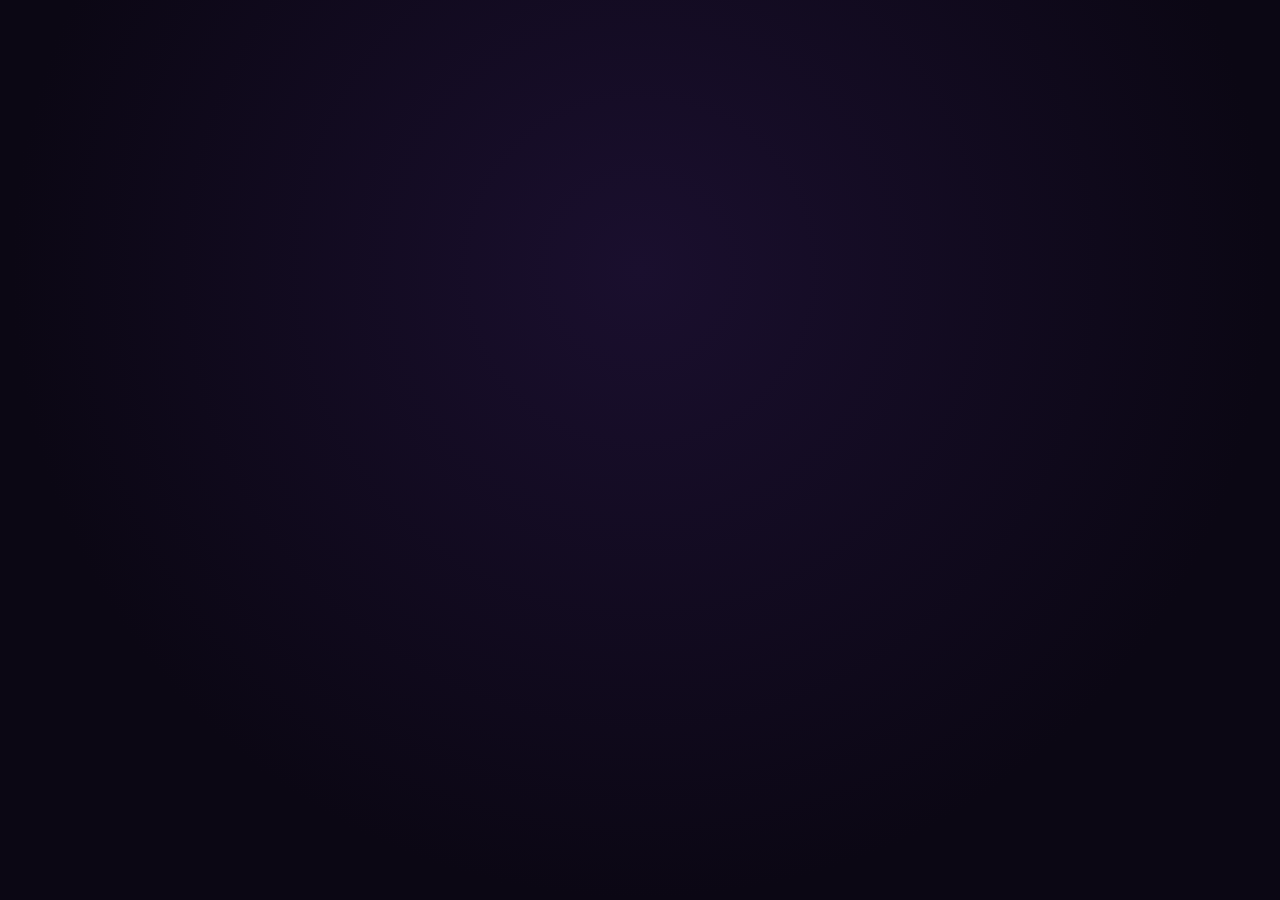
==== index.html @ efef0d2a "Publish 4355d01" ====
<!doctype html>
<html lang="en">
  <head>
    <meta charset="UTF-8" />
    <meta
      name="viewport"
      content="width=device-width, initial-scale=1.0, maximum-scale=1.0, user-scalable=no, viewport-fit=cover"
    />
    <title>L-earn</title>
    <!-- Installable app: Safari → Share → Add to Home Screen opens it full screen, without the browser bars. -->
    <link rel="manifest" href="/l-earn-play/manifest.webmanifest" />
    <link rel="apple-touch-icon" href="/l-earn-play/icons/icon-180.png" />
    <meta name="apple-mobile-web-app-capable" content="yes" />
    <meta name="mobile-web-app-capable" content="yes" />
    <meta name="apple-mobile-web-app-status-bar-style" content="black-translucent" />
    <meta name="apple-mobile-web-app-title" content="L-earn" />
    <meta name="theme-color" content="#0b0714" />
    <style>
      html,
      body {
        margin: 0;
        padding: 0;
        height: 100%;
        /* Decorative desktop side panels: the game is centred and the backdrop
           fills the remaining width. Refine later with themed art. */
        background: radial-gradient(circle at 50% 30%, #1a0f2e 0%, #0b0714 70%);
        overflow: hidden;
      }
      /* The game fills the screen inside the safe area (notch, home bar). */
      #game {
        position: fixed;
        top: env(safe-area-inset-top);
        bottom: env(safe-area-inset-bottom);
        left: env(safe-area-inset-left);
        right: env(safe-area-inset-right);
        touch-action: none;
      }
      /* Landscape game on a phone held upright: ask to turn it. */
      #rotate {
        display: none;
        position: fixed;
        inset: 0;
        z-index: 100;
        background: #0b0714;
        color: #fff6e0;
        font: 700 18px system-ui, -apple-system, sans-serif;
        flex-direction: column;
        align-items: center;
        justify-content: center;
        gap: 14px;
        text-align: center;
      }
      #rotate span { font-size: 54px; animation: turn 1.6s ease-in-out infinite; }
      @keyframes turn { 0%, 30% { transform: rotate(0); } 60%, 100% { transform: rotate(-90deg); } }
      @media (orientation: portrait) and (max-width: 700px) {
        body.landscape #rotate { display: flex; }
      }
    </style>
    <script type="module" crossorigin src="/l-earn-play/assets/index-WO8u8IYF.js"></script>
    <link rel="stylesheet" crossorigin href="/l-earn-play/assets/index-Bzjuf1Kd.css">
  </head>
  <body>
    <div id="game"></div>
    <div id="rotate"><span>📱</span>Turn your phone sideways to play</div>
  </body>
</html>
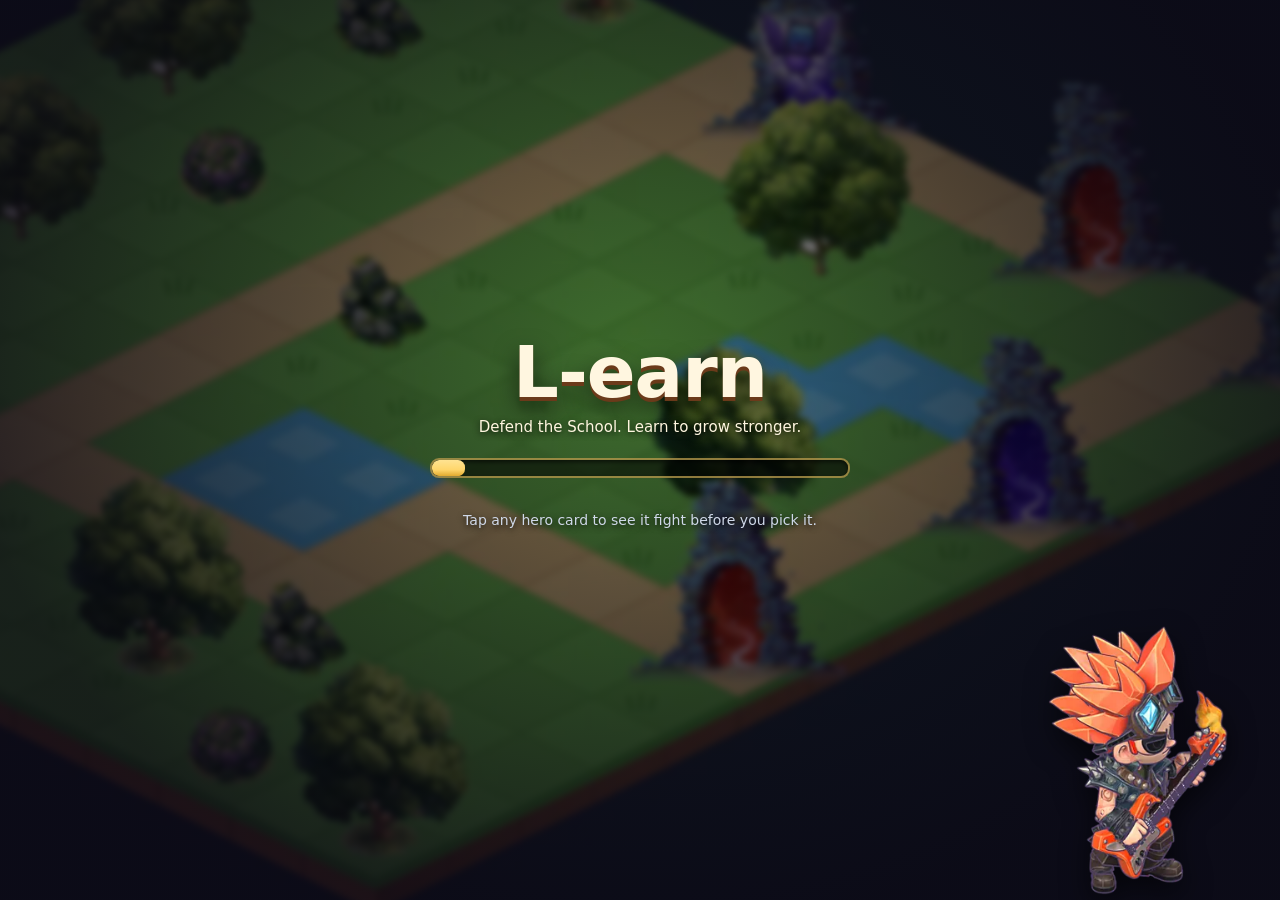
==== commit 1941a2e9: "Publish 73d50a8" ====
--- a/index.html
+++ b/index.html
@@ -7,9 +7,10 @@
       content="width=device-width, initial-scale=1.0, maximum-scale=1.0, user-scalable=no, viewport-fit=cover"
     />
     <title>L-earn</title>
-    <!-- Installable app: Safari → Share → Add to Home Screen opens it full screen, without the browser bars. -->
-    <link rel="manifest" href="/l-earn-play/manifest.webmanifest" />
-    <link rel="apple-touch-icon" href="/l-earn-play/icons/icon-180.png" />
+    <!-- Installable app: Safari → Share → Add to Home Screen opens it full screen, without the browser bars.
+         Relative links, so the game also works under a sub-path (GitHub Pages). -->
+    <link rel="manifest" href="manifest.webmanifest" />
+    <link rel="apple-touch-icon" href="icons/icon-180.png" />
     <meta name="apple-mobile-web-app-capable" content="yes" />
     <meta name="mobile-web-app-capable" content="yes" />
     <meta name="apple-mobile-web-app-status-bar-style" content="black-translucent" />
@@ -55,12 +56,80 @@
       @media (orientation: portrait) and (max-width: 700px) {
         body.landscape #rotate { display: flex; }
       }
+
+      /* Launch screen: painted with the page itself, before the game's code downloads. It shows the loader's
+         progress (l-earn:progress events from src/art/registry.ts) and fades once the first pictures are in. */
+      #splash { position: fixed; inset: 0; z-index: 15; overflow: hidden; background: #0b0714; color: #fff6e0;
+               font-family: system-ui, -apple-system, 'Segoe UI', sans-serif; transition: opacity .45s ease; }
+      #splash.gone { opacity: 0; pointer-events: none; }
+      #splash .bg { position: absolute; inset: -4%; background: url(splash.webp) center / cover; filter: blur(3px) brightness(.55) saturate(1.1); }
+      #splash .shade { position: absolute; inset: 0; background: radial-gradient(ellipse at 50% 40%, rgba(11,7,20,0) 0%, rgba(11,7,20,.75) 75%); }
+      #splash .mid { position: absolute; left: 50%; top: 50%; transform: translate(-50%, -54%); width: min(420px, 88vw); text-align: center; }
+      #splash h1 { margin: 0; font-size: clamp(48px, 12vmin, 72px); letter-spacing: -1px; color: #fff6e0; text-shadow: 0 4px 0 #6b3a1a, 0 10px 24px rgba(0,0,0,.6); }
+      #splash .sub { margin: 4px 0 22px; font-size: 15px; text-shadow: 0 2px 6px rgba(0,0,0,.8); }
+      #splash .bar { position: relative; height: 16px; border-radius: 9px; background: rgba(0,0,0,.55); border: 2px solid rgba(255,214,107,.55); overflow: hidden; box-shadow: inset 0 2px 4px rgba(0,0,0,.6); }
+      #splash .bar i { position: absolute; left: 0; top: 0; bottom: 0; width: 8%; border-radius: 7px; background: linear-gradient(#ffe391, #ffd66b 60%, #e0a92e); transition: width .25s ease; }
+      #splash .bar.wait i { animation: sweep 1.4s ease-in-out infinite; }
+      @keyframes sweep { 0% { left: 0; width: 8%; } 50% { width: 30%; } 100% { left: 92%; width: 8%; } }
+      #splash .pct { margin-top: 6px; font-size: 13px; font-weight: 800; color: #ffd66b; min-height: 16px; }
+      #splash .tip { margin-top: 12px; font-size: 14px; color: #cfd8e8; min-height: 40px; padding: 0 12px; text-shadow: 0 2px 6px rgba(0,0,0,.8); }
+      #splash .tip b { color: #fff6e0; }
+      #splash .hero { position: absolute; right: 4%; bottom: 0; height: min(52vh, 300px); filter: drop-shadow(0 10px 14px rgba(0,0,0,.6)); animation: bob 2.4s ease-in-out infinite; transform-origin: 50% 100%; }
+      @keyframes bob { 0%, 100% { transform: translateY(0) rotate(-2deg); } 50% { transform: translateY(-10px) rotate(2deg); } }
+      @media (prefers-reduced-motion: reduce) { #splash .hero, #splash .bar.wait i { animation: none; } }
+      @media (max-width: 700px) and (orientation: portrait) { #splash .hero { display: none; } }
     </style>
-    <script type="module" crossorigin src="/l-earn-play/assets/index-WO8u8IYF.js"></script>
+    <script type="module" crossorigin src="/l-earn-play/assets/index-By3M6Nq1.js"></script>
     <link rel="stylesheet" crossorigin href="/l-earn-play/assets/index-Bzjuf1Kd.css">
   </head>
   <body>
     <div id="game"></div>
+    <div id="splash" aria-live="polite">
+      <div class="bg"></div><div class="shade"></div>
+      <img class="hero" src="splash_hero.webp" alt="" />
+      <div class="mid">
+        <h1>L-earn</h1>
+        <p class="sub">Defend the School. Learn to grow stronger.</p>
+        <div class="bar wait"><i></i></div>
+        <div class="pct" id="splash-pct"></div>
+        <div class="tip" id="splash-tip"></div>
+      </div>
+    </div>
     <div id="rotate"><span>📱</span>Turn your phone sideways to play</div>
+    <script>
+      (function () {
+        var tips = [
+          'Every right answer earns <b>◆</b> to level up your heroes.',
+          '<b>✨</b> fills by itself during the battle. Spend it as it comes.',
+          'Big hits get through armour. Small zaps barely scratch a <b>Couch Giant</b>.',
+          'Only heroes with air reach can stop an <b>Influencer</b>.',
+          'On <b>The Field</b> there is no road: your walls and heroes bend the way.',
+          'Study before a battle: the <b>✨</b> bar starts fuller and fills faster.',
+          'A hero at 0 health leaves the board for a while. Nanny Nimbus heals the ones around her.',
+          'Tap any hero card to see it fight before you pick it.',
+        ];
+        var tip = document.getElementById('splash-tip'), i = Math.floor(Math.random() * tips.length);
+        var show = function () { tip.innerHTML = tips[i++ % tips.length]; };
+        show();
+        var timer = setInterval(show, 2600);
+        var splash = document.getElementById('splash'), bar = splash.querySelector('.bar'), fill = bar.querySelector('i'), pct = document.getElementById('splash-pct');
+        var done = false;
+        function hide() {
+          if (done) return;
+          done = true;
+          clearInterval(timer);
+          fill.style.width = '100%';
+          setTimeout(function () { splash.classList.add('gone'); setTimeout(function () { splash.remove(); }, 500); }, 250);
+        }
+        addEventListener('l-earn:progress', function (e) {
+          bar.classList.remove('wait');
+          var v = Math.max(0.04, Math.min(1, e.detail || 0));
+          fill.style.width = Math.round(v * 100) + '%';
+          pct.textContent = Math.round(v * 100) + '%';
+        });
+        addEventListener('l-earn:loaded', hide);
+        setTimeout(hide, 40000); // never stuck behind the launch screen
+      })();
+    </script>
   </body>
 </html>
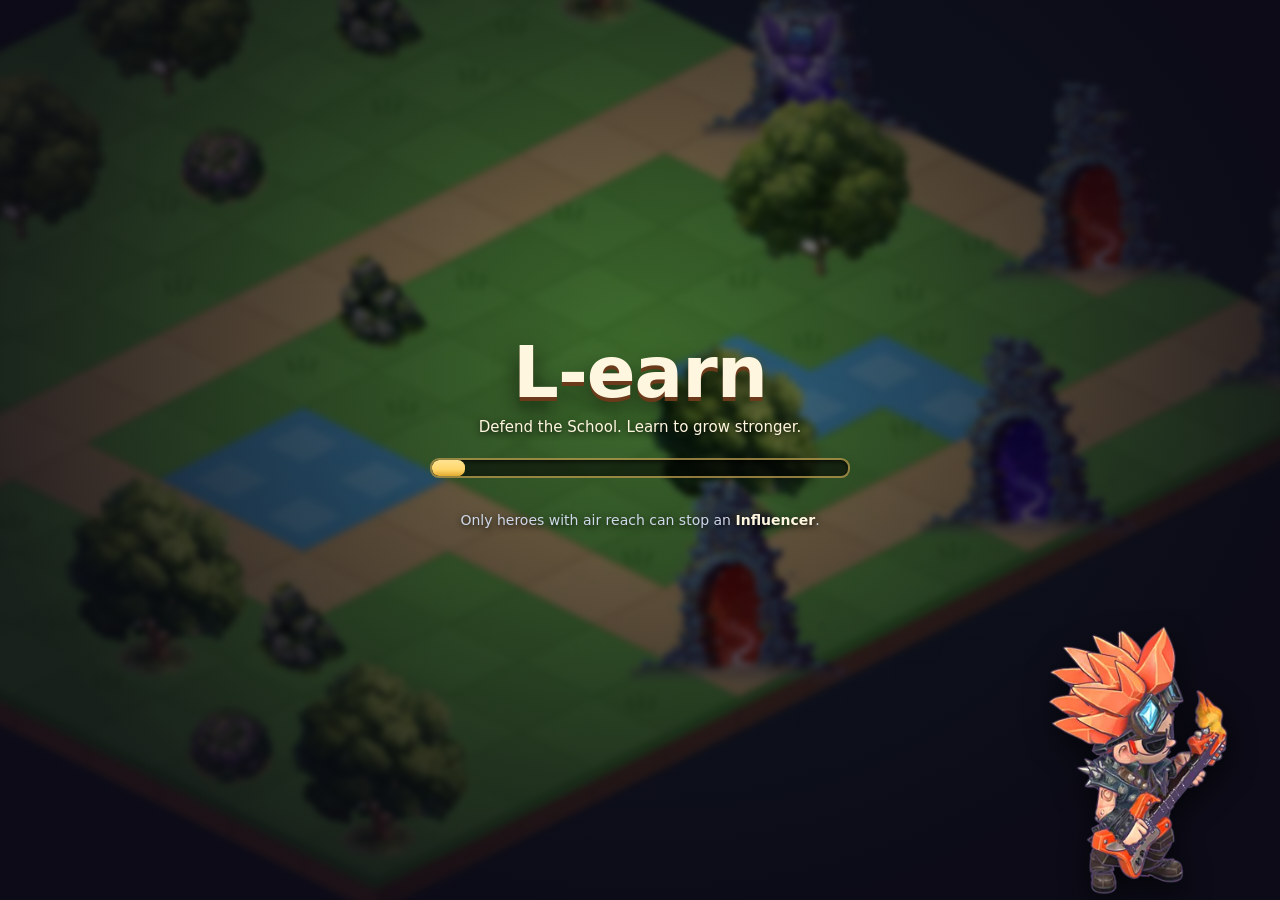
==== commit 485c9cfb: "Publish b366782" ====
--- a/index.html
+++ b/index.html
@@ -79,7 +79,7 @@
       @media (prefers-reduced-motion: reduce) { #splash .hero, #splash .bar.wait i { animation: none; } }
       @media (max-width: 700px) and (orientation: portrait) { #splash .hero { display: none; } }
     </style>
-    <script type="module" crossorigin src="/l-earn-play/assets/index-By3M6Nq1.js"></script>
+    <script type="module" crossorigin src="/l-earn-play/assets/index-DOWEBpg5.js"></script>
     <link rel="stylesheet" crossorigin href="/l-earn-play/assets/index-Bzjuf1Kd.css">
   </head>
   <body>
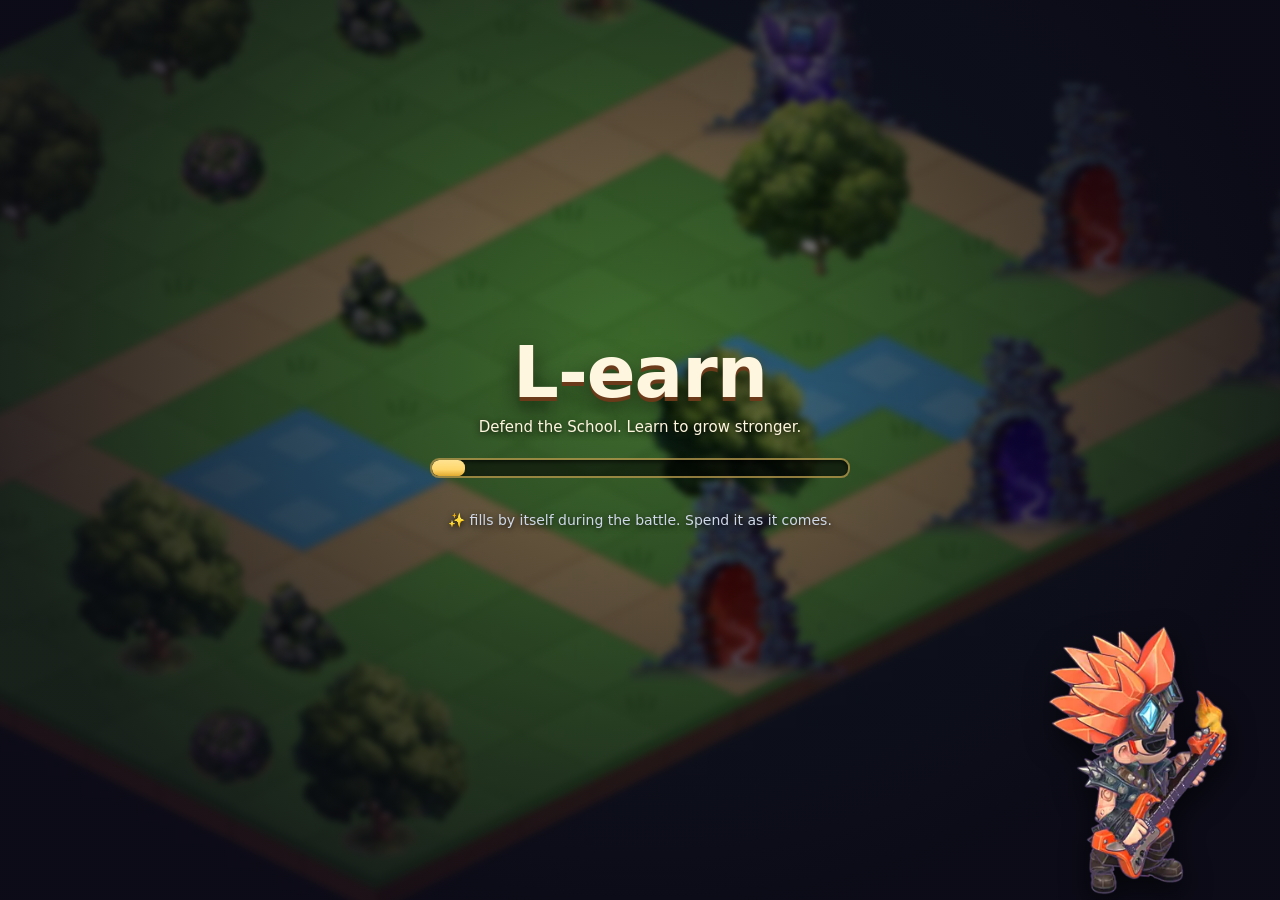
==== commit 59a4e6ff: "Publish 917ce76" ====
--- a/index.html
+++ b/index.html
@@ -79,8 +79,8 @@
       @media (prefers-reduced-motion: reduce) { #splash .hero, #splash .bar.wait i { animation: none; } }
       @media (max-width: 700px) and (orientation: portrait) { #splash .hero { display: none; } }
     </style>
-    <script type="module" crossorigin src="/l-earn-play/assets/index-DOWEBpg5.js"></script>
-    <link rel="stylesheet" crossorigin href="/l-earn-play/assets/index-Bzjuf1Kd.css">
+    <script type="module" crossorigin src="/l-earn-play/assets/index-JsWZa0e6.js"></script>
+    <link rel="stylesheet" crossorigin href="/l-earn-play/assets/index-DHGJdCrC.css">
   </head>
   <body>
     <div id="game"></div>
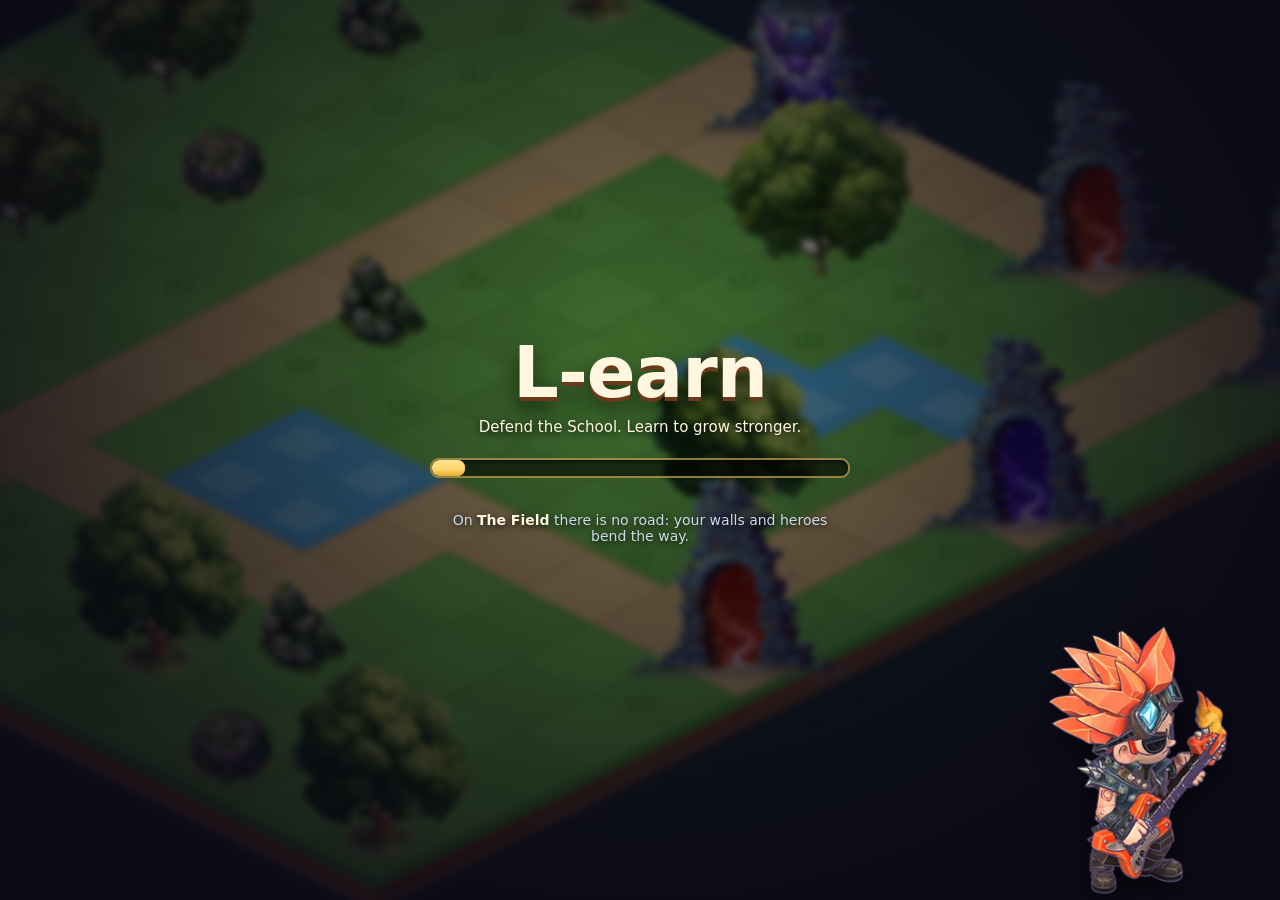
==== commit 18f91922: "Publish 402a511" ====
--- a/index.html
+++ b/index.html
@@ -79,7 +79,7 @@
       @media (prefers-reduced-motion: reduce) { #splash .hero, #splash .bar.wait i { animation: none; } }
       @media (max-width: 700px) and (orientation: portrait) { #splash .hero { display: none; } }
     </style>
-    <script type="module" crossorigin src="/l-earn-play/assets/index-JsWZa0e6.js"></script>
+    <script type="module" crossorigin src="/l-earn-play/assets/index-B9H-T1MB.js"></script>
     <link rel="stylesheet" crossorigin href="/l-earn-play/assets/index-DHGJdCrC.css">
   </head>
   <body>
